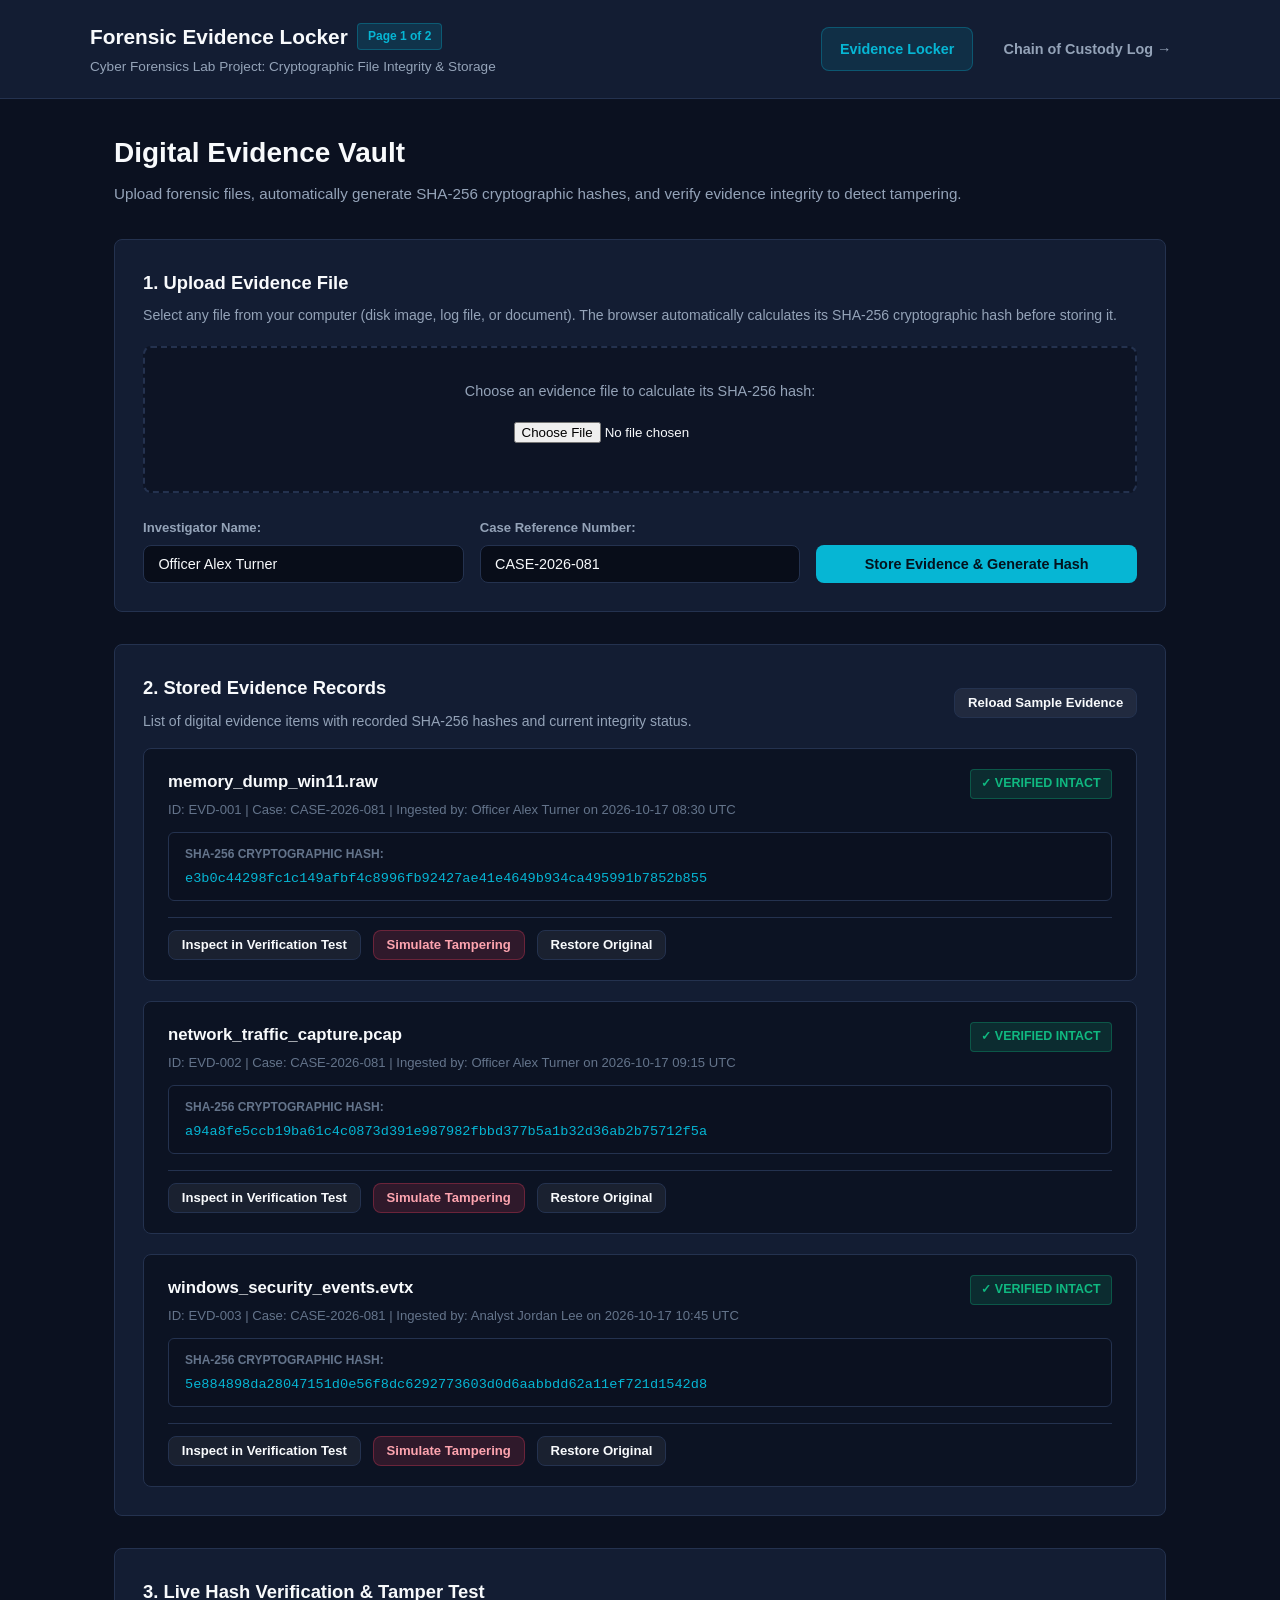
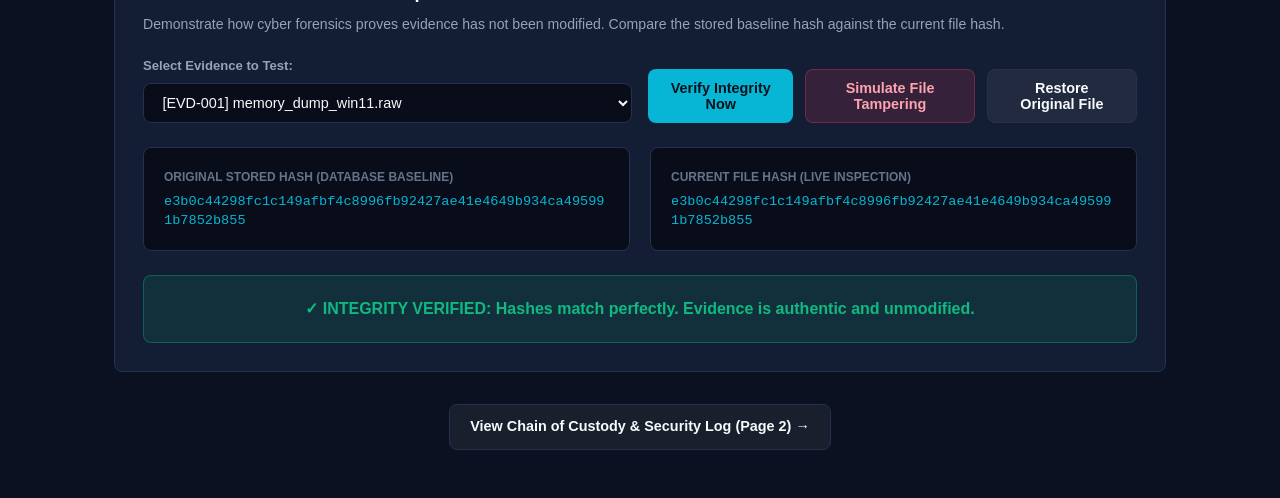
==== index.html @ 0219aed9 "Initial commit: Secure Forensic Evidence Locker Web Application" ====
<!DOCTYPE html>
<html lang="en">
<head>
  <meta charset="UTF-8">
  <meta name="viewport" content="width=device-width, initial-scale=1.0">
  <title>Forensic Evidence Locker - Secure Evidence Vault</title>
  <link rel="stylesheet" href="styles.css">
</head>
<body>

  <!-- SITE HEADER & NAVIGATION -->
  <header class="site-header">
    <div class="header-container">
      <div>
        <div class="brand-title">
          Forensic Evidence Locker <span class="badge">Page 1 of 2</span>
        </div>
        <div class="brand-desc">
          Cyber Forensics Lab Project: Cryptographic File Integrity &amp; Storage
        </div>
      </div>
      <nav class="main-nav">
        <a href="index.html" class="nav-link active">Evidence Locker</a>
        <a href="chain-of-custody.html" class="nav-link">Chain of Custody Log →</a>
      </nav>
    </div>
  </header>

  <main class="page-container">
    <!-- PAGE TITLE -->
    <div class="page-intro">
      <h1>Digital Evidence Vault</h1>
      <p>
        Upload forensic files, automatically generate SHA-256 cryptographic hashes, and verify evidence integrity to detect tampering.
      </p>
    </div>

    <!-- SECTION 1: UPLOAD & AUTOMATIC HASHING -->
    <section class="card">
      <h2 class="card-title">1. Upload Evidence File</h2>
      <p class="card-subtitle">
        Select any file from your computer (disk image, log file, or document). The browser automatically calculates its SHA-256 cryptographic hash before storing it.
      </p>

      <div class="upload-box">
        <p>Choose an evidence file to calculate its SHA-256 hash:</p>
        <input type="file" id="fileUploadInput" style="margin-bottom: 1rem;">
      </div>

      <div class="upload-form-row">
        <div class="form-group">
          <label for="investigatorName">Investigator Name:</label>
          <input type="text" id="investigatorName" class="form-input" value="Officer Alex Turner">
        </div>
        <div class="form-group">
          <label for="caseNumber">Case Reference Number:</label>
          <input type="text" id="caseNumber" class="form-input" value="CASE-2026-081">
        </div>
        <div class="form-group" style="justify-content: flex-end;">
          <button type="button" class="btn btn-primary" onclick="handleEvidenceUpload()">
            Store Evidence &amp; Generate Hash
          </button>
        </div>
      </div>
    </section>

    <!-- SECTION 2: EVIDENCE INVENTORY -->
    <section class="card">
      <div style="display: flex; justify-content: space-between; align-items: center; margin-bottom: 1rem; flex-wrap: wrap; gap: 0.5rem;">
        <div>
          <h2 class="card-title">2. Stored Evidence Records</h2>
          <p class="card-subtitle" style="margin-bottom: 0;">
            List of digital evidence items with recorded SHA-256 hashes and current integrity status.
          </p>
        </div>
        <button class="btn btn-secondary btn-sm" onclick="resetToSampleEvidence()">
          Reload Sample Evidence
        </button>
      </div>

      <div class="evidence-list" id="evidenceContainer">
        <!-- Evidence cards loaded dynamically by JavaScript -->
      </div>
    </section>

    <!-- SECTION 3: INTEGRITY VERIFICATION & TAMPER DEMONSTRATION -->
    <section class="card">
      <h2 class="card-title">3. Live Hash Verification &amp; Tamper Test</h2>
      <p class="card-subtitle">
        Demonstrate how cyber forensics proves evidence has not been modified. Compare the stored baseline hash against the current file hash.
      </p>

      <div class="upload-form-row" style="margin-bottom: 1.5rem;">
        <div class="form-group">
          <label for="selectEvidenceToTest">Select Evidence to Test:</label>
          <select id="selectEvidenceToTest" class="form-input">
            <!-- Populated via JavaScript -->
          </select>
        </div>
        <div class="form-group" style="justify-content: flex-end; flex-direction: row; gap: 0.75rem; align-items: flex-end;">
          <button class="btn btn-primary" onclick="verifyActiveItem()">
            Verify Integrity Now
          </button>
          <button class="btn btn-danger" onclick="simulateTamperActiveItem()">
            Simulate File Tampering
          </button>
          <button class="btn btn-secondary" onclick="restoreActiveItem()">
            Restore Original File
          </button>
        </div>
      </div>

      <div class="comparison-box">
        <div class="hash-block">
          <div class="hash-label">Original Stored Hash (Database Baseline)</div>
          <div class="hash-value" id="testBaselineHash">Select an item above</div>
        </div>
        <div class="hash-block">
          <div class="hash-label">Current File Hash (Live Inspection)</div>
          <div class="hash-value" id="testCurrentHash">Select an item above</div>
        </div>
      </div>

      <div id="verdictDisplay" class="verdict-box intact">
        ✓ Select an evidence item and click "Verify Integrity Now" to inspect.
      </div>
    </section>

    <!-- NAVIGATION FOOTER -->
    <div style="text-align: center; margin-top: 2rem;">
      <a href="chain-of-custody.html" class="btn btn-secondary">
        View Chain of Custody &amp; Security Log (Page 2) →
      </a>
    </div>
  </main>

  <div id="toastNotification" class="toast-msg"></div>

  <script src="app.js"></script>
  <script>
    document.addEventListener('DOMContentLoaded', () => {
      initEvidencePage();
    });
  </script>
</body>
</html>
---- styles.css ----
/* ==========================================================================
   FORENSIC EVIDENCE LOCKER - CLEAN MODERN STYLESHEET
   Clean Dark Theme | No text overlapping | Generous spacing | Responsive
   ========================================================================== */

:root {
  --bg-main: #0b1120;
  --bg-card: #131d33;
  --bg-card-hover: #17233e;
  --bg-input: #080d19;
  --border-color: #24324f;
  --border-focus: #0ea5e9;

  --text-primary: #f8fafc;
  --text-secondary: #94a3b8;
  --text-muted: #64748b;

  --cyan: #06b6d4;
  --emerald: #10b981;
  --rose: #f43f5e;
  --amber: #f59e0b;

  --font-family: -apple-system, BlinkMacSystemFont, "Segoe UI", Roboto, Helvetica, Arial, sans-serif;
  --font-mono: "Consolas", "Courier New", monospace;

  --radius: 8px;
  --transition: all 0.2s ease-in-out;
}

*, *::before, *::after {
  box-sizing: border-box;
  margin: 0;
  padding: 0;
}

body {
  font-family: var(--font-family);
  background-color: var(--bg-main);
  color: var(--text-primary);
  line-height: 1.6;
  min-height: 100vh;
  padding-bottom: 3rem;
}

/* ==========================================================================
   HEADER & NAVIGATION
   ========================================================================== */

.site-header {
  background-color: var(--bg-card);
  border-bottom: 1px solid var(--border-color);
  padding: 1.25rem 2rem;
  margin-bottom: 2rem;
}

.header-container {
  max-width: 1100px;
  margin: 0 auto;
  display: flex;
  justify-content: space-between;
  align-items: center;
  flex-wrap: wrap;
  gap: 1rem;
}

.brand-title {
  font-size: 1.3rem;
  font-weight: 700;
  color: var(--text-primary);
  display: flex;
  align-items: center;
  gap: 0.6rem;
}

.brand-title span.badge {
  font-size: 0.75rem;
  background-color: rgba(6, 182, 212, 0.15);
  color: var(--cyan);
  padding: 0.2rem 0.6rem;
  border-radius: 4px;
  font-weight: 600;
  border: 1px solid rgba(6, 182, 212, 0.3);
}

.brand-desc {
  font-size: 0.85rem;
  color: var(--text-secondary);
  margin-top: 0.2rem;
}

.main-nav {
  display: flex;
  align-items: center;
  gap: 0.75rem;
}

.nav-link {
  display: inline-flex;
  align-items: center;
  gap: 0.5rem;
  padding: 0.6rem 1.1rem;
  border-radius: var(--radius);
  font-size: 0.9rem;
  font-weight: 600;
  text-decoration: none;
  color: var(--text-secondary);
  background-color: transparent;
  border: 1px solid transparent;
  transition: var(--transition);
}

.nav-link:hover {
  color: var(--text-primary);
  background-color: rgba(255, 255, 255, 0.05);
}

.nav-link.active {
  color: var(--cyan);
  background-color: rgba(6, 182, 212, 0.12);
  border-color: rgba(6, 182, 212, 0.3);
}

/* ==========================================================================
   PAGE CONTAINER & LAYOUT
   ========================================================================== */

.page-container {
  max-width: 1100px;
  margin: 0 auto;
  padding: 0 1.5rem;
}

.page-intro {
  margin-bottom: 2rem;
}

.page-intro h1 {
  font-size: 1.75rem;
  font-weight: 700;
  margin-bottom: 0.4rem;
  color: var(--text-primary);
}

.page-intro p {
  color: var(--text-secondary);
  font-size: 0.95rem;
}

/* ==========================================================================
   CARDS & PANELS
   ========================================================================== */

.card {
  background-color: var(--bg-card);
  border: 1px solid var(--border-color);
  border-radius: var(--radius);
  padding: 1.75rem;
  margin-bottom: 2rem;
}

.card-title {
  font-size: 1.15rem;
  font-weight: 600;
  color: var(--text-primary);
  margin-bottom: 0.5rem;
  display: flex;
  align-items: center;
  gap: 0.6rem;
}

.card-subtitle {
  font-size: 0.88rem;
  color: var(--text-secondary);
  margin-bottom: 1.25rem;
  line-height: 1.5;
}

/* ==========================================================================
   UPLOAD SECTION
   ========================================================================== */

.upload-box {
  border: 2px dashed var(--border-color);
  background-color: rgba(8, 13, 25, 0.5);
  border-radius: var(--radius);
  padding: 2rem;
  text-align: center;
  margin-bottom: 1.5rem;
  transition: var(--transition);
}

.upload-box:hover {
  border-color: var(--cyan);
}

.upload-box p {
  color: var(--text-secondary);
  font-size: 0.9rem;
  margin-bottom: 1rem;
}

.upload-form-row {
  display: flex;
  gap: 1rem;
  flex-wrap: wrap;
  margin-top: 1.25rem;
}

.form-group {
  flex: 1;
  min-width: 220px;
  display: flex;
  flex-direction: column;
  gap: 0.4rem;
  text-align: left;
}

.form-group label {
  font-size: 0.82rem;
  color: var(--text-secondary);
  font-weight: 600;
}

.form-input {
  background-color: var(--bg-input);
  border: 1px solid var(--border-color);
  border-radius: var(--radius);
  color: var(--text-primary);
  padding: 0.65rem 0.9rem;
  font-size: 0.9rem;
  outline: none;
  font-family: inherit;
  transition: var(--transition);
}

.form-input:focus {
  border-color: var(--cyan);
}

/* ==========================================================================
   BUTTONS
   ========================================================================== */

.btn {
  display: inline-flex;
  align-items: center;
  justify-content: center;
  gap: 0.5rem;
  padding: 0.65rem 1.25rem;
  border-radius: var(--radius);
  font-size: 0.9rem;
  font-weight: 600;
  cursor: pointer;
  border: 1px solid transparent;
  transition: var(--transition);
  text-decoration: none;
}

.btn-primary {
  background-color: var(--cyan);
  color: #04121d;
}

.btn-primary:hover {
  background-color: #22d3ee;
}

.btn-secondary {
  background-color: rgba(255, 255, 255, 0.06);
  color: var(--text-primary);
  border-color: var(--border-color);
}

.btn-secondary:hover {
  background-color: rgba(255, 255, 255, 0.12);
}

.btn-danger {
  background-color: rgba(244, 63, 94, 0.15);
  color: #fda4af;
  border-color: rgba(244, 63, 94, 0.3);
}

.btn-danger:hover {
  background-color: rgba(244, 63, 94, 0.25);
  color: #fff;
}

.btn-sm {
  padding: 0.4rem 0.8rem;
  font-size: 0.82rem;
}

/* ==========================================================================
   EVIDENCE ITEMS (NO OVERLAPPING CARDS)
   ========================================================================== */

.evidence-list {
  display: flex;
  flex-direction: column;
  gap: 1.25rem;
}

.evidence-card {
  background-color: rgba(8, 13, 25, 0.6);
  border: 1px solid var(--border-color);
  border-radius: var(--radius);
  padding: 1.25rem 1.5rem;
  transition: var(--transition);
}

.evidence-card:hover {
  border-color: #3b507a;
}

.evidence-header {
  display: flex;
  justify-content: space-between;
  align-items: flex-start;
  flex-wrap: wrap;
  gap: 0.75rem;
  margin-bottom: 0.75rem;
}

.evidence-title-area {
  display: flex;
  flex-direction: column;
  gap: 0.2rem;
}

.evidence-filename {
  font-size: 1.05rem;
  font-weight: 600;
  color: var(--text-primary);
}

.evidence-meta {
  font-size: 0.82rem;
  color: var(--text-muted);
}

.status-tag {
  display: inline-block;
  font-size: 0.78rem;
  font-weight: 700;
  padding: 0.25rem 0.65rem;
  border-radius: 4px;
}

.status-tag.verified {
  background-color: rgba(16, 185, 129, 0.15);
  color: var(--emerald);
  border: 1px solid rgba(16, 185, 129, 0.3);
}

.status-tag.tampered {
  background-color: rgba(244, 63, 94, 0.15);
  color: var(--rose);
  border: 1px solid rgba(244, 63, 94, 0.3);
}

.hash-container {
  background-color: var(--bg-main);
  border: 1px solid var(--border-color);
  border-radius: 6px;
  padding: 0.75rem 1rem;
  margin: 0.75rem 0;
}

.hash-label {
  font-size: 0.75rem;
  color: var(--text-muted);
  text-transform: uppercase;
  font-weight: 600;
  margin-bottom: 0.3rem;
}

.hash-value {
  font-family: var(--font-mono);
  font-size: 0.85rem;
  color: var(--cyan);
  word-break: break-all;
  line-height: 1.4;
}

.evidence-actions {
  display: flex;
  gap: 0.75rem;
  flex-wrap: wrap;
  margin-top: 1rem;
  padding-top: 0.75rem;
  border-top: 1px solid var(--border-color);
}

/* ==========================================================================
   INTEGRITY TEST COMPARISON BOX
   ========================================================================== */

.comparison-box {
  display: grid;
  grid-template-columns: 1fr 1fr;
  gap: 1.25rem;
  margin-bottom: 1.5rem;
}

@media (max-width: 768px) {
  .comparison-box {
    grid-template-columns: 1fr;
  }
}

.hash-block {
  background-color: var(--bg-input);
  border: 1px solid var(--border-color);
  border-radius: var(--radius);
  padding: 1.25rem;
}

.verdict-box {
  padding: 1.25rem;
  border-radius: var(--radius);
  text-align: center;
  font-weight: 600;
  margin-top: 1.25rem;
}

.verdict-box.intact {
  background-color: rgba(16, 185, 129, 0.12);
  color: var(--emerald);
  border: 1px solid rgba(16, 185, 129, 0.35);
}

.verdict-box.altered {
  background-color: rgba(244, 63, 94, 0.12);
  color: var(--rose);
  border: 1px solid rgba(244, 63, 94, 0.35);
}

/* ==========================================================================
   CLEAN TABLE (PAGE 2)
   ========================================================================== */

.table-responsive {
  width: 100%;
  overflow-x: auto;
  border-radius: var(--radius);
  border: 1px solid var(--border-color);
}

.clean-table {
  width: 100%;
  border-collapse: collapse;
  text-align: left;
  font-size: 0.88rem;
}

.clean-table th {
  background-color: rgba(8, 13, 25, 0.8);
  padding: 0.9rem 1.1rem;
  color: var(--text-secondary);
  font-weight: 600;
  border-bottom: 1px solid var(--border-color);
}

.clean-table td {
  padding: 1rem 1.1rem;
  border-bottom: 1px solid var(--border-color);
  color: var(--text-primary);
  vertical-align: middle;
}

.clean-table tr:last-child td {
  border-bottom: none;
}

.clean-table tr:hover {
  background-color: rgba(255, 255, 255, 0.02);
}

/* ==========================================================================
   STAT SUMMARY TILES
   ========================================================================== */

.stats-row {
  display: grid;
  grid-template-columns: repeat(auto-fit, minmax(200px, 1fr));
  gap: 1.25rem;
  margin-bottom: 2rem;
}

.stat-tile {
  background-color: var(--bg-card);
  border: 1px solid var(--border-color);
  border-radius: var(--radius);
  padding: 1.25rem;
}

.stat-label {
  font-size: 0.82rem;
  color: var(--text-secondary);
  margin-bottom: 0.4rem;
}

.stat-number {
  font-size: 1.75rem;
  font-weight: 700;
  color: var(--cyan);
}

/* ==========================================================================
   TOAST MESSAGE NOTIFICATION
   ========================================================================== */

.toast-msg {
  position: fixed;
  bottom: 1.5rem;
  right: 1.5rem;
  background-color: var(--bg-card);
  border: 1px solid var(--cyan);
  color: var(--text-primary);
  padding: 0.9rem 1.4rem;
  border-radius: var(--radius);
  box-shadow: 0 10px 25px rgba(0, 0, 0, 0.5);
  font-size: 0.9rem;
  display: none;
  z-index: 1000;
}
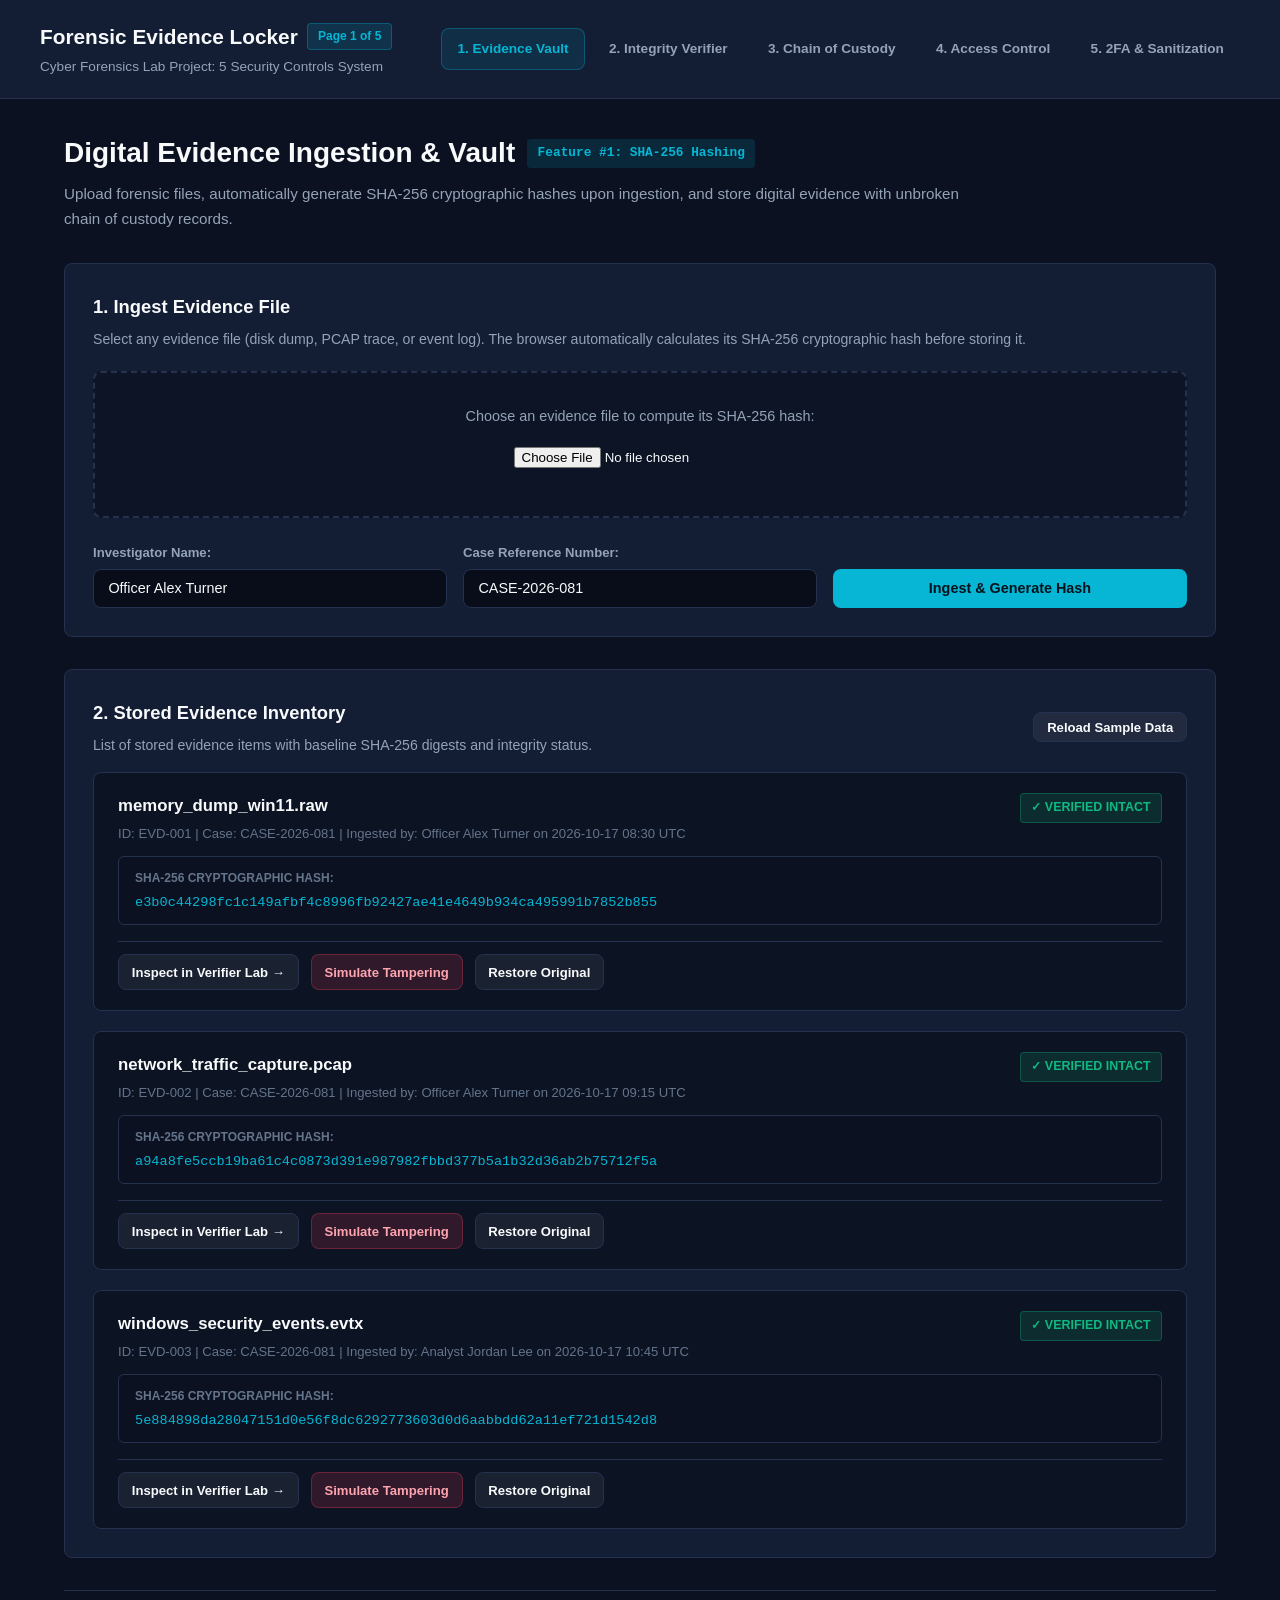
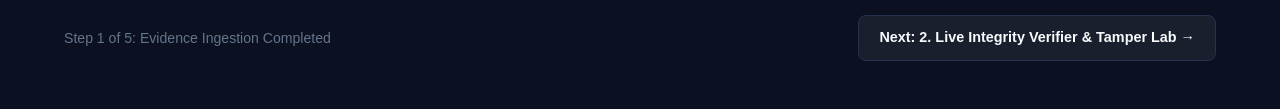
==== commit bd90e536: "Add all 5 dedicated cyber forensics website pages" ====
--- a/index.html
+++ b/index.html
@@ -3,25 +3,28 @@
 <head>
   <meta charset="UTF-8">
   <meta name="viewport" content="width=device-width, initial-scale=1.0">
-  <title>Forensic Evidence Locker - Secure Evidence Vault</title>
+  <title>Evidence Vault - Forensic Evidence Locker</title>
   <link rel="stylesheet" href="styles.css">
 </head>
 <body>
 
-  <!-- SITE HEADER & NAVIGATION -->
+  <!-- SITE HEADER & 5-PAGE NAVIGATION -->
   <header class="site-header">
     <div class="header-container">
       <div>
         <div class="brand-title">
-          Forensic Evidence Locker <span class="badge">Page 1 of 2</span>
+          Forensic Evidence Locker <span class="badge">Page 1 of 5</span>
         </div>
         <div class="brand-desc">
-          Cyber Forensics Lab Project: Cryptographic File Integrity &amp; Storage
+          Cyber Forensics Lab Project: 5 Security Controls System
         </div>
       </div>
       <nav class="main-nav">
-        <a href="index.html" class="nav-link active">Evidence Locker</a>
-        <a href="chain-of-custody.html" class="nav-link">Chain of Custody Log →</a>
+        <a href="index.html" class="nav-link active">1. Evidence Vault</a>
+        <a href="integrity-verifier.html" class="nav-link">2. Integrity Verifier</a>
+        <a href="chain-of-custody.html" class="nav-link">3. Chain of Custody</a>
+        <a href="rbac-console.html" class="nav-link">4. Access Control</a>
+        <a href="security-gateway.html" class="nav-link">5. 2FA &amp; Sanitization</a>
       </nav>
     </div>
   </header>
@@ -29,21 +32,24 @@
   <main class="page-container">
     <!-- PAGE TITLE -->
     <div class="page-intro">
-      <h1>Digital Evidence Vault</h1>
+      <h1>
+        Digital Evidence Ingestion &amp; Vault
+        <span class="page-tag">Feature #1: SHA-256 Hashing</span>
+      </h1>
       <p>
-        Upload forensic files, automatically generate SHA-256 cryptographic hashes, and verify evidence integrity to detect tampering.
+        Upload forensic files, automatically generate SHA-256 cryptographic hashes upon ingestion, and store digital evidence with unbroken chain of custody records.
       </p>
     </div>
 
     <!-- SECTION 1: UPLOAD & AUTOMATIC HASHING -->
     <section class="card">
-      <h2 class="card-title">1. Upload Evidence File</h2>
+      <h2 class="card-title">1. Ingest Evidence File</h2>
       <p class="card-subtitle">
-        Select any file from your computer (disk image, log file, or document). The browser automatically calculates its SHA-256 cryptographic hash before storing it.
+        Select any evidence file (disk dump, PCAP trace, or event log). The browser automatically calculates its SHA-256 cryptographic hash before storing it.
       </p>
 
       <div class="upload-box">
-        <p>Choose an evidence file to calculate its SHA-256 hash:</p>
+        <p>Choose an evidence file to compute its SHA-256 hash:</p>
         <input type="file" id="fileUploadInput" style="margin-bottom: 1rem;">
       </div>
 
@@ -58,7 +64,7 @@
         </div>
         <div class="form-group" style="justify-content: flex-end;">
           <button type="button" class="btn btn-primary" onclick="handleEvidenceUpload()">
-            Store Evidence &amp; Generate Hash
+            Ingest &amp; Generate Hash
           </button>
         </div>
       </div>
@@ -68,68 +74,26 @@
     <section class="card">
       <div style="display: flex; justify-content: space-between; align-items: center; margin-bottom: 1rem; flex-wrap: wrap; gap: 0.5rem;">
         <div>
-          <h2 class="card-title">2. Stored Evidence Records</h2>
+          <h2 class="card-title">2. Stored Evidence Inventory</h2>
           <p class="card-subtitle" style="margin-bottom: 0;">
-            List of digital evidence items with recorded SHA-256 hashes and current integrity status.
+            List of stored evidence items with baseline SHA-256 digests and integrity status.
           </p>
         </div>
         <button class="btn btn-secondary btn-sm" onclick="resetToSampleEvidence()">
-          Reload Sample Evidence
+          Reload Sample Data
         </button>
       </div>
 
       <div class="evidence-list" id="evidenceContainer">
-        <!-- Evidence cards loaded dynamically by JavaScript -->
+        <!-- Rendered dynamically via app.js -->
       </div>
     </section>
 
-    <!-- SECTION 3: INTEGRITY VERIFICATION & TAMPER DEMONSTRATION -->
-    <section class="card">
-      <h2 class="card-title">3. Live Hash Verification &amp; Tamper Test</h2>
-      <p class="card-subtitle">
-        Demonstrate how cyber forensics proves evidence has not been modified. Compare the stored baseline hash against the current file hash.
-      </p>
-
-      <div class="upload-form-row" style="margin-bottom: 1.5rem;">
-        <div class="form-group">
-          <label for="selectEvidenceToTest">Select Evidence to Test:</label>
-          <select id="selectEvidenceToTest" class="form-input">
-            <!-- Populated via JavaScript -->
-          </select>
-        </div>
-        <div class="form-group" style="justify-content: flex-end; flex-direction: row; gap: 0.75rem; align-items: flex-end;">
-          <button class="btn btn-primary" onclick="verifyActiveItem()">
-            Verify Integrity Now
-          </button>
-          <button class="btn btn-danger" onclick="simulateTamperActiveItem()">
-            Simulate File Tampering
-          </button>
-          <button class="btn btn-secondary" onclick="restoreActiveItem()">
-            Restore Original File
-          </button>
-        </div>
-      </div>
-
-      <div class="comparison-box">
-        <div class="hash-block">
-          <div class="hash-label">Original Stored Hash (Database Baseline)</div>
-          <div class="hash-value" id="testBaselineHash">Select an item above</div>
-        </div>
-        <div class="hash-block">
-          <div class="hash-label">Current File Hash (Live Inspection)</div>
-          <div class="hash-value" id="testCurrentHash">Select an item above</div>
-        </div>
-      </div>
-
-      <div id="verdictDisplay" class="verdict-box intact">
-        ✓ Select an evidence item and click "Verify Integrity Now" to inspect.
-      </div>
-    </section>
-
-    <!-- NAVIGATION FOOTER -->
-    <div style="text-align: center; margin-top: 2rem;">
-      <a href="chain-of-custody.html" class="btn btn-secondary">
-        View Chain of Custody &amp; Security Log (Page 2) →
+    <!-- FOOTER NAVIGATION -->
+    <div class="page-footer-nav">
+      <span style="color: var(--text-muted); font-size: 0.88rem;">Step 1 of 5: Evidence Ingestion Completed</span>
+      <a href="integrity-verifier.html" class="btn btn-secondary">
+        Next: 2. Live Integrity Verifier &amp; Tamper Lab →
       </a>
     </div>
   </main>
--- a/styles.css
+++ b/styles.css
@@ -1,6 +1,6 @@
 /* ==========================================================================
-   FORENSIC EVIDENCE LOCKER - CLEAN MODERN STYLESHEET
-   Clean Dark Theme | No text overlapping | Generous spacing | Responsive
+   FORENSIC EVIDENCE LOCKER - DESIGN SYSTEM & STYLESHEET
+   Clean Dark Tech Theme | Zero text overlap | Generous spacing | Responsive
    ========================================================================== */
 
 :root {
@@ -19,6 +19,7 @@
   --emerald: #10b981;
   --rose: #f43f5e;
   --amber: #f59e0b;
+  --purple: #a855f7;
 
   --font-family: -apple-system, BlinkMacSystemFont, "Segoe UI", Roboto, Helvetica, Arial, sans-serif;
   --font-mono: "Consolas", "Courier New", monospace;
@@ -43,7 +44,7 @@
 }
 
 /* ==========================================================================
-   HEADER & NAVIGATION
+   HEADER & 5-PAGE NAVIGATION
    ========================================================================== */
 
 .site-header {
@@ -54,13 +55,13 @@
 }
 
 .header-container {
-  max-width: 1100px;
+  max-width: 1200px;
   margin: 0 auto;
   display: flex;
   justify-content: space-between;
   align-items: center;
   flex-wrap: wrap;
-  gap: 1rem;
+  gap: 1.25rem;
 }
 
 .brand-title {
@@ -91,22 +92,24 @@
 .main-nav {
   display: flex;
   align-items: center;
-  gap: 0.75rem;
+  gap: 0.5rem;
+  flex-wrap: wrap;
 }
 
 .nav-link {
   display: inline-flex;
   align-items: center;
-  gap: 0.5rem;
-  padding: 0.6rem 1.1rem;
-  border-radius: var(--radius);
-  font-size: 0.9rem;
+  gap: 0.4rem;
+  padding: 0.55rem 0.95rem;
+  border-radius: var(--radius);
+  font-size: 0.85rem;
   font-weight: 600;
   text-decoration: none;
   color: var(--text-secondary);
   background-color: transparent;
   border: 1px solid transparent;
   transition: var(--transition);
+  white-space: nowrap;
 }
 
 .nav-link:hover {
@@ -125,7 +128,7 @@
    ========================================================================== */
 
 .page-container {
-  max-width: 1100px;
+  max-width: 1200px;
   margin: 0 auto;
   padding: 0 1.5rem;
 }
@@ -139,11 +142,26 @@
   font-weight: 700;
   margin-bottom: 0.4rem;
   color: var(--text-primary);
+  display: flex;
+  align-items: center;
+  gap: 0.75rem;
+  flex-wrap: wrap;
+}
+
+.page-intro h1 span.page-tag {
+  font-size: 0.8rem;
+  font-family: var(--font-mono);
+  background-color: rgba(6, 182, 212, 0.15);
+  color: var(--cyan);
+  padding: 0.25rem 0.65rem;
+  border-radius: 4px;
+  font-weight: 600;
 }
 
 .page-intro p {
   color: var(--text-secondary);
   font-size: 0.95rem;
+  max-width: 900px;
 }
 
 /* ==========================================================================
@@ -175,44 +193,29 @@
   line-height: 1.5;
 }
 
-/* ==========================================================================
-   UPLOAD SECTION
-   ========================================================================== */
-
-.upload-box {
-  border: 2px dashed var(--border-color);
-  background-color: rgba(8, 13, 25, 0.5);
-  border-radius: var(--radius);
-  padding: 2rem;
-  text-align: center;
-  margin-bottom: 1.5rem;
-  transition: var(--transition);
-}
-
-.upload-box:hover {
-  border-color: var(--cyan);
-}
-
-.upload-box p {
-  color: var(--text-secondary);
-  font-size: 0.9rem;
-  margin-bottom: 1rem;
-}
-
-.upload-form-row {
-  display: flex;
-  gap: 1rem;
-  flex-wrap: wrap;
-  margin-top: 1.25rem;
-}
+.grid-two-col {
+  display: grid;
+  grid-template-columns: 1fr 1fr;
+  gap: 1.5rem;
+}
+
+@media (max-width: 850px) {
+  .grid-two-col {
+    grid-template-columns: 1fr;
+  }
+}
+
+/* ==========================================================================
+   FORMS & INPUTS
+   ========================================================================== */
 
 .form-group {
-  flex: 1;
-  min-width: 220px;
   display: flex;
   flex-direction: column;
   gap: 0.4rem;
   text-align: left;
+  flex: 1;
+  min-width: 220px;
 }
 
 .form-group label {
@@ -237,6 +240,33 @@
   border-color: var(--cyan);
 }
 
+.upload-box {
+  border: 2px dashed var(--border-color);
+  background-color: rgba(8, 13, 25, 0.5);
+  border-radius: var(--radius);
+  padding: 2rem;
+  text-align: center;
+  margin-bottom: 1.5rem;
+  transition: var(--transition);
+}
+
+.upload-box:hover {
+  border-color: var(--cyan);
+}
+
+.upload-box p {
+  color: var(--text-secondary);
+  font-size: 0.9rem;
+  margin-bottom: 1rem;
+}
+
+.upload-form-row {
+  display: flex;
+  gap: 1rem;
+  flex-wrap: wrap;
+  margin-top: 1.25rem;
+}
+
 /* ==========================================================================
    BUTTONS
    ========================================================================== */
@@ -292,7 +322,7 @@
 }
 
 /* ==========================================================================
-   EVIDENCE ITEMS (NO OVERLAPPING CARDS)
+   EVIDENCE CARDS & HASH DISPLAYS
    ========================================================================== */
 
 .evidence-list {
@@ -393,7 +423,7 @@
 }
 
 /* ==========================================================================
-   INTEGRITY TEST COMPARISON BOX
+   INTEGRITY COMPARISON BOX (PAGE 2)
    ========================================================================== */
 
 .comparison-box {
@@ -437,7 +467,7 @@
 }
 
 /* ==========================================================================
-   CLEAN TABLE (PAGE 2)
+   TABLES (PAGE 3 & 4)
    ========================================================================== */
 
 .table-responsive {
@@ -505,6 +535,88 @@
   font-size: 1.75rem;
   font-weight: 700;
   color: var(--cyan);
+}
+
+/* ==========================================================================
+   PAGE 4: RBAC CONSOLE STYLES
+   ========================================================================== */
+
+.role-badge-pill {
+  font-size: 0.82rem;
+  font-weight: 700;
+  padding: 0.35rem 0.85rem;
+  border-radius: 9999px;
+  background-color: rgba(6, 182, 212, 0.15);
+  color: var(--cyan);
+  border: 1px solid rgba(6, 182, 212, 0.3);
+}
+
+.perm-allow {
+  color: var(--emerald);
+  font-weight: 700;
+}
+
+.perm-deny {
+  color: var(--rose);
+  font-weight: 700;
+}
+
+/* ==========================================================================
+   PAGE 5: TOTP & SANITIZATION STYLES
+   ========================================================================== */
+
+.totp-box {
+  background-color: rgba(8, 13, 25, 0.7);
+  border: 1px solid var(--border-color);
+  border-radius: var(--radius);
+  padding: 2rem;
+  text-align: center;
+  display: flex;
+  flex-direction: column;
+  align-items: center;
+  gap: 1rem;
+}
+
+.totp-digits {
+  font-family: var(--font-mono);
+  font-size: 2.25rem;
+  font-weight: 700;
+  letter-spacing: 0.25em;
+  color: #c084fc;
+  background-color: rgba(168, 85, 247, 0.1);
+  padding: 0.5rem 1.5rem;
+  border-radius: var(--radius);
+  border: 1px solid rgba(168, 85, 247, 0.35);
+}
+
+.totp-timer {
+  font-size: 0.85rem;
+  color: var(--text-secondary);
+  font-family: var(--font-mono);
+}
+
+.sanitized-preview-box {
+  background-color: var(--bg-input);
+  border: 1px solid var(--border-color);
+  border-radius: var(--radius);
+  padding: 1rem 1.25rem;
+  font-family: var(--font-mono);
+  font-size: 0.88rem;
+}
+
+/* ==========================================================================
+   FOOTER NAVIGATION BAR
+   ========================================================================== */
+
+.page-footer-nav {
+  display: flex;
+  justify-content: space-between;
+  align-items: center;
+  flex-wrap: wrap;
+  gap: 1rem;
+  margin-top: 2rem;
+  padding-top: 1.5rem;
+  border-top: 1px solid var(--border-color);
 }
 
 /* ==========================================================================
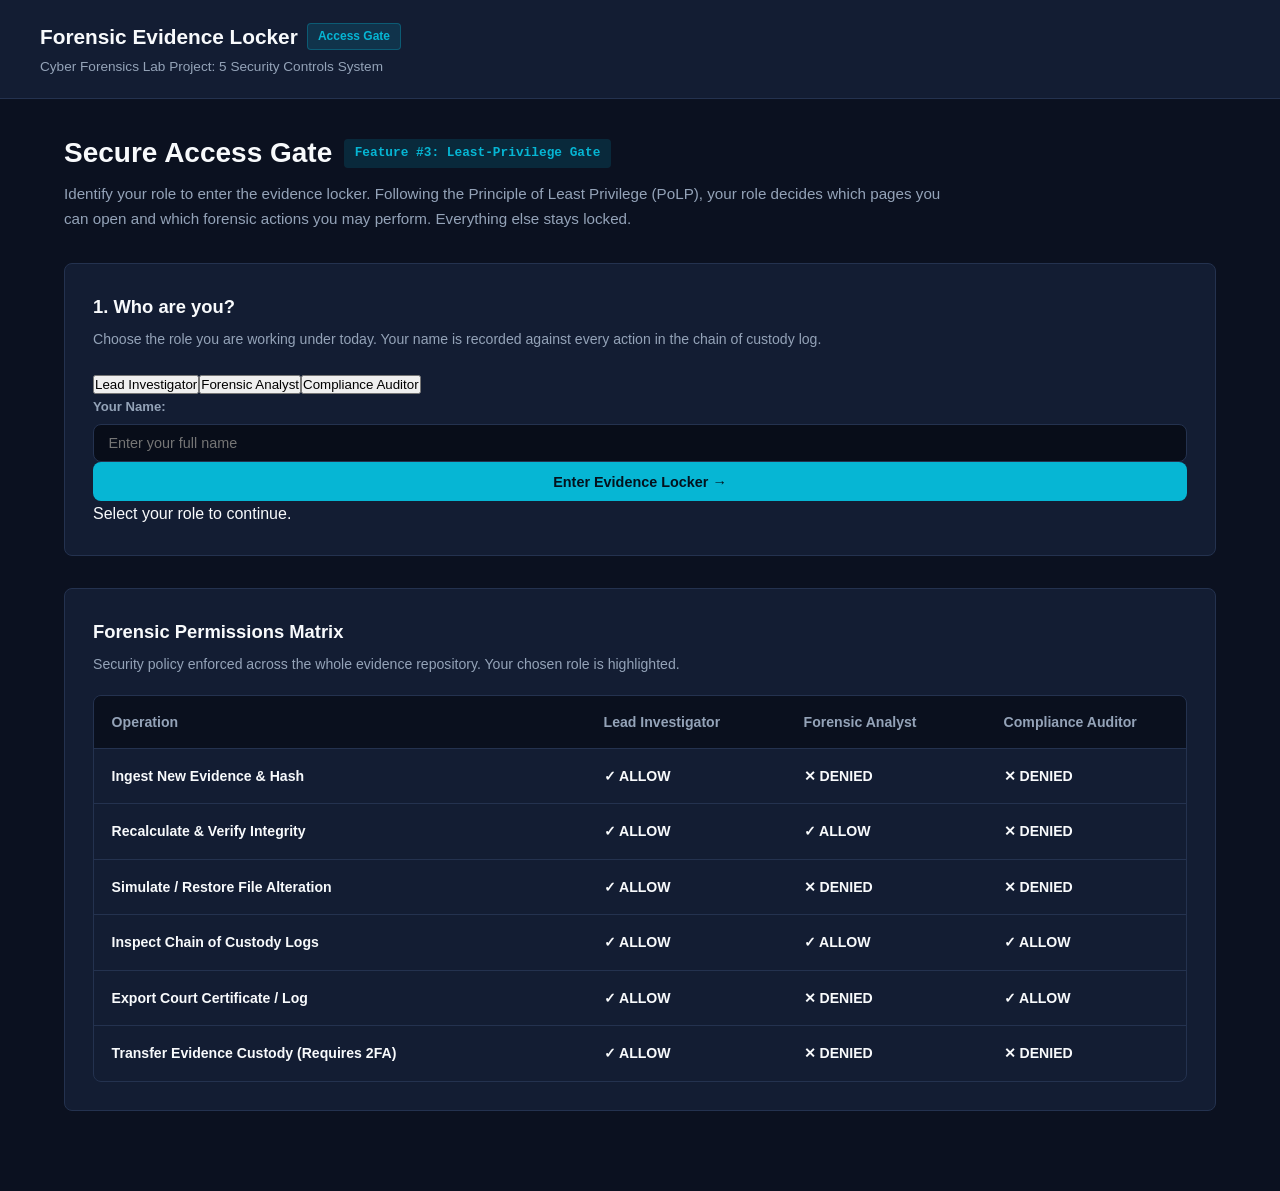
==== commit d27184bf: "added login of roles and changed website feature access according to the roles" ====
--- a/index.html
+++ b/index.html
@@ -5,15 +5,16 @@
   <meta name="viewport" content="width=device-width, initial-scale=1.0">
   <title>Evidence Vault - Forensic Evidence Locker</title>
   <link rel="stylesheet" href="styles.css">
+  <link rel="stylesheet" href="access.css">
 </head>
 <body>
 
-  <!-- SITE HEADER & 5-PAGE NAVIGATION -->
+  <!-- SITE HEADER & 4-PAGE NAVIGATION -->
   <header class="site-header">
     <div class="header-container">
       <div>
         <div class="brand-title">
-          Forensic Evidence Locker <span class="badge">Page 1 of 5</span>
+          Forensic Evidence Locker <span class="badge">Page 1 of 4</span>
         </div>
         <div class="brand-desc">
           Cyber Forensics Lab Project: 5 Security Controls System
@@ -23,8 +24,7 @@
         <a href="index.html" class="nav-link active">1. Evidence Vault</a>
         <a href="integrity-verifier.html" class="nav-link">2. Integrity Verifier</a>
         <a href="chain-of-custody.html" class="nav-link">3. Chain of Custody</a>
-        <a href="rbac-console.html" class="nav-link">4. Access Control</a>
-        <a href="security-gateway.html" class="nav-link">5. 2FA &amp; Sanitization</a>
+        <a href="security-gateway.html" class="nav-link">4. 2FA &amp; Sanitization</a>
       </nav>
     </div>
   </header>
@@ -42,7 +42,7 @@
     </div>
 
     <!-- SECTION 1: UPLOAD & AUTOMATIC HASHING -->
-    <section class="card">
+    <section class="card" data-perm="UPLOAD_EVIDENCE">
       <h2 class="card-title">1. Ingest Evidence File</h2>
       <p class="card-subtitle">
         Select any evidence file (disk dump, PCAP trace, or event log). The browser automatically calculates its SHA-256 cryptographic hash before storing it.
@@ -55,7 +55,7 @@
 
       <div class="upload-form-row">
         <div class="form-group">
-          <label for="investigatorName">Investigator Name:</label>
+          <label for="investigatorName">Investigator (Signed-in User):</label>
           <input type="text" id="investigatorName" class="form-input" value="Officer Alex Turner">
         </div>
         <div class="form-group">
@@ -79,7 +79,7 @@
             List of stored evidence items with baseline SHA-256 digests and integrity status.
           </p>
         </div>
-        <button class="btn btn-secondary btn-sm" onclick="resetToSampleEvidence()">
+        <button class="btn btn-secondary btn-sm" data-perm="UPLOAD_EVIDENCE" onclick="resetToSampleEvidence()">
           Reload Sample Data
         </button>
       </div>
@@ -91,7 +91,7 @@
 
     <!-- FOOTER NAVIGATION -->
     <div class="page-footer-nav">
-      <span style="color: var(--text-muted); font-size: 0.88rem;">Step 1 of 5: Evidence Ingestion Completed</span>
+      <span style="color: var(--text-muted); font-size: 0.88rem;">Step 1 of 4: Evidence Ingestion Completed</span>
       <a href="integrity-verifier.html" class="btn btn-secondary">
         Next: 2. Live Integrity Verifier &amp; Tamper Lab →
       </a>
@@ -107,4 +107,4 @@
     });
   </script>
 </body>
-</html>
+</html>
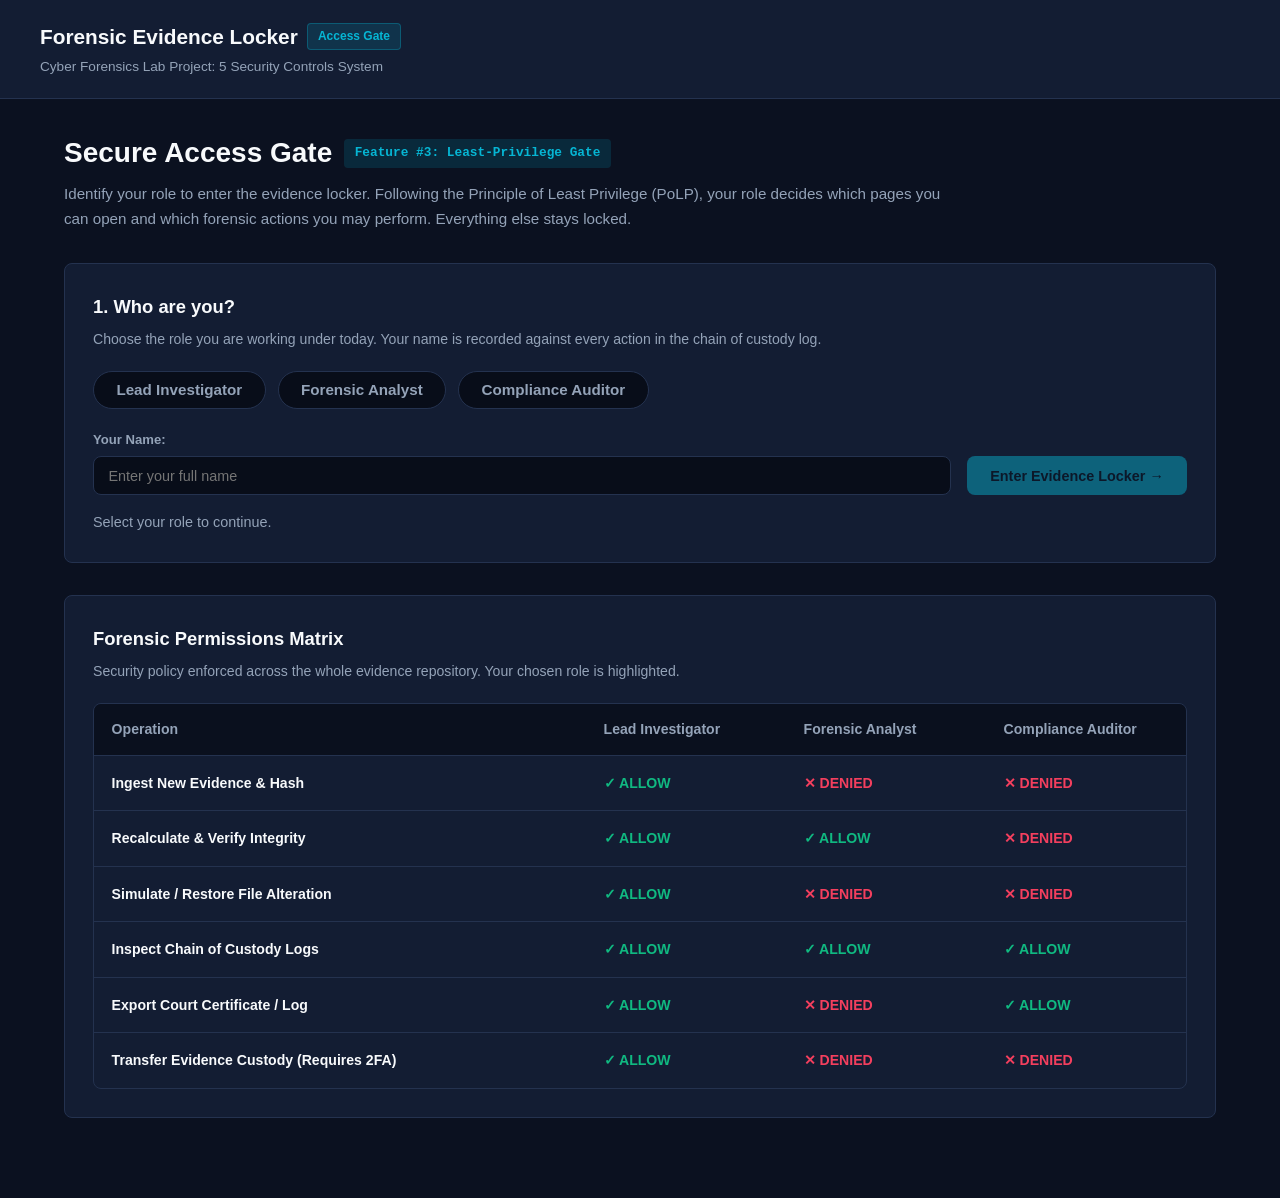
==== commit 3e488742: "Add files via upload" ====
--- a/index.html
+++ b/index.html
@@ -14,7 +14,7 @@
     <div class="header-container">
       <div>
         <div class="brand-title">
-          Forensic Evidence Locker <span class="badge">Page 1 of 4</span>
+          Forensic Evidence Locker <span class="badge">Page 1 of 5</span>
         </div>
         <div class="brand-desc">
           Cyber Forensics Lab Project: 5 Security Controls System
@@ -24,7 +24,8 @@
         <a href="index.html" class="nav-link active">1. Evidence Vault</a>
         <a href="integrity-verifier.html" class="nav-link">2. Integrity Verifier</a>
         <a href="chain-of-custody.html" class="nav-link">3. Chain of Custody</a>
-        <a href="security-gateway.html" class="nav-link">4. 2FA &amp; Sanitization</a>
+        <a href="rbac-console.html" class="nav-link">4. Access Control</a>
+        <a href="security-gateway.html" class="nav-link">5. 2FA &amp; Sanitization</a>
       </nav>
     </div>
   </header>
@@ -91,7 +92,7 @@
 
     <!-- FOOTER NAVIGATION -->
     <div class="page-footer-nav">
-      <span style="color: var(--text-muted); font-size: 0.88rem;">Step 1 of 4: Evidence Ingestion Completed</span>
+      <span style="color: var(--text-muted); font-size: 0.88rem;">Step 1 of 5: Evidence Ingestion Completed</span>
       <a href="integrity-verifier.html" class="btn btn-secondary">
         Next: 2. Live Integrity Verifier &amp; Tamper Lab →
       </a>
--- a/access.css
+++ b/access.css
@@ -0,0 +1,199 @@
+/* ==========================================================================
+   ACCESS CONTROL (Feature #3: Least-Privilege Gate)
+   Styles for login.html, the signed-in session bar, locked links/buttons
+   and the Access Denied panel. Uses the colour variables from styles.css.
+   ========================================================================== */
+
+/* ---------- Session bar (shown under the header on every inner page) ------ */
+
+.ac-session-bar {
+  background-color: rgba(6, 182, 212, 0.07);
+  border-bottom: 1px solid var(--border-color);
+}
+
+.ac-session-inner {
+  max-width: 1200px;
+  margin: 0 auto;
+  padding: 0.6rem 1.5rem;
+  display: flex;
+  justify-content: space-between;
+  align-items: center;
+  flex-wrap: wrap;
+  gap: 0.75rem;
+}
+
+.ac-session-who {
+  display: flex;
+  align-items: center;
+  flex-wrap: wrap;
+  gap: 0.6rem;
+  font-size: 0.88rem;
+  color: var(--text-secondary);
+}
+
+.ac-session-who strong {
+  color: var(--text-primary);
+}
+
+.ac-session-meta {
+  font-size: 0.78rem;
+  color: var(--text-muted);
+}
+
+.ac-session-actions {
+  display: flex;
+  gap: 0.5rem;
+}
+
+.ac-role-pill {
+  font-size: 0.78rem;
+  font-weight: 700;
+  padding: 0.2rem 0.7rem;
+  border-radius: 9999px;
+  background-color: rgba(6, 182, 212, 0.15);
+  color: var(--cyan);
+  border: 1px solid rgba(6, 182, 212, 0.3);
+}
+
+/* ---------- Locked links and controls ------------------------------------ */
+
+a.ac-locked {
+  opacity: 0.45;
+  cursor: not-allowed;
+}
+
+a.ac-locked::before {
+  content: "\1F512";
+  font-size: 0.8em;
+  margin-right: 0.3rem;
+}
+
+.ac-perm-locked:disabled,
+button.ac-perm-locked {
+  opacity: 0.4;
+  cursor: not-allowed;
+}
+
+.ac-lock-note {
+  display: block;
+  margin-bottom: 1rem;
+  padding: 0.7rem 1rem;
+  font-size: 0.85rem;
+  border-radius: var(--radius);
+  color: #fda4af;
+  background-color: rgba(244, 63, 94, 0.08);
+  border: 1px solid rgba(244, 63, 94, 0.3);
+}
+
+/* ---------- Access Denied panel ------------------------------------------ */
+
+.ac-denied {
+  text-align: center;
+  padding: 3rem 1.5rem;
+}
+
+.ac-denied-icon {
+  font-size: 2.5rem;
+  margin-bottom: 0.5rem;
+}
+
+.ac-denied h1 {
+  font-size: 1.6rem;
+  color: var(--rose);
+  margin-bottom: 0.75rem;
+}
+
+.ac-denied p {
+  color: var(--text-secondary);
+  margin-bottom: 0.5rem;
+}
+
+.ac-denied-reason {
+  font-size: 0.9rem;
+  color: var(--text-muted);
+}
+
+.ac-denied-actions {
+  margin-top: 1.5rem;
+  display: flex;
+  gap: 0.75rem;
+  justify-content: center;
+  flex-wrap: wrap;
+}
+
+/* ---------- Login page ---------------------------------------------------- */
+
+.ac-login-existing {
+  display: none;
+  margin-bottom: 1.25rem;
+  padding: 0.7rem 1rem;
+  font-size: 0.88rem;
+  border-radius: var(--radius);
+  color: var(--cyan);
+  background-color: rgba(6, 182, 212, 0.08);
+  border: 1px solid rgba(6, 182, 212, 0.3);
+}
+
+.ac-role-cards {
+  display: flex;
+  flex-wrap: wrap;
+  gap: 0.75rem;
+  margin: 1.25rem 0;
+}
+
+.ac-role-choice {
+  font-family: inherit;
+  font-size: 0.95rem;
+  font-weight: 600;
+  padding: 0.6rem 1.4rem;
+  border-radius: 9999px;
+  border: 1.5px solid var(--border-color);
+  background-color: var(--bg-input);
+  color: var(--text-secondary);
+  cursor: pointer;
+  transition: var(--transition);
+}
+
+.ac-role-choice:hover {
+  border-color: var(--border-focus);
+  color: var(--text-primary);
+}
+
+.ac-role-choice.selected {
+  border-color: var(--cyan);
+  background-color: rgba(6, 182, 212, 0.15);
+  color: var(--cyan);
+  box-shadow: 0 0 0 3px rgba(6, 182, 212, 0.15);
+}
+
+.ac-login-row {
+  display: flex;
+  align-items: flex-end;
+  gap: 1rem;
+  flex-wrap: wrap;
+}
+
+.ac-login-row .form-group {
+  flex: 1 1 260px;
+}
+
+.ac-login-summary {
+  margin-top: 1rem;
+  font-size: 0.9rem;
+  color: var(--text-secondary);
+}
+
+.btn:disabled {
+  opacity: 0.45;
+  cursor: not-allowed;
+}
+
+/* Highlight the chosen role's column in the matrix */
+.clean-table th.ac-col-active,
+.clean-table td.ac-col-active {
+  background-color: rgba(6, 182, 212, 0.1);
+}
+
+/* Allow / deny colours inside the matrix (beats the .clean-table td colour) */
+.clean-table td.perm-allow { color: var(--emerald); font-weight: 700; }
+.clean-table td.perm-deny  { color: var(--rose); font-weight: 700; }
